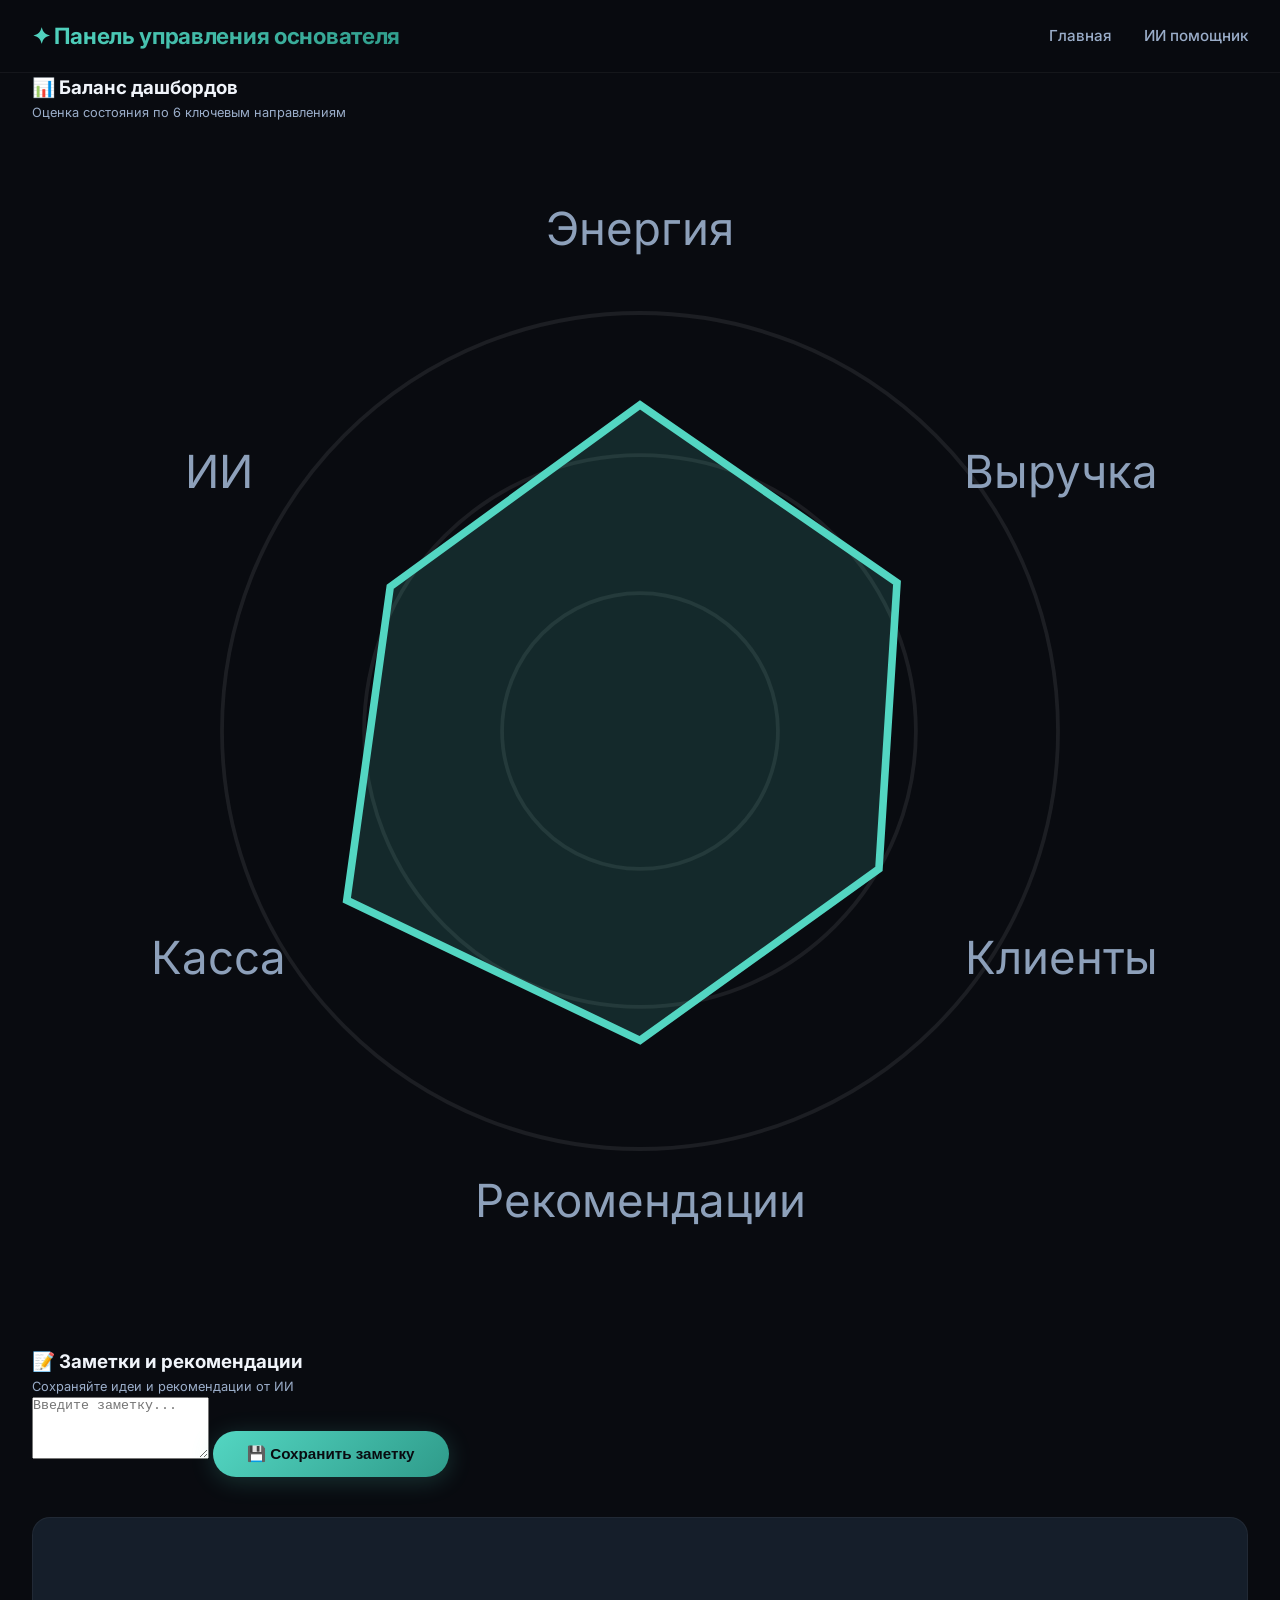
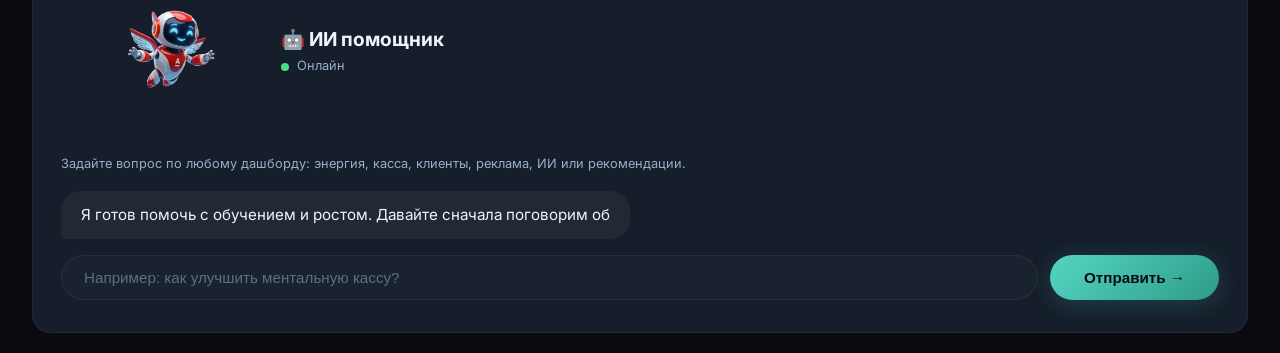
==== ai-assistant.html @ 17fc33b4 "Create ai-assistant.html" ====
<!DOCTYPE html>
<html lang="ru">
<head>
  <meta charset="UTF-8" />
  <meta name="viewport" content="width=device-width, initial-scale=1.0" />
  <title>ИИ помощник — Панель управления основателя</title>
  <link rel="stylesheet" href="styles.css" />
  <link href="https://fonts.googleapis.com/css2?family=Inter:opsz@14..32&display=swap" rel="stylesheet" />
</head>
<body>
  <header>
    <div class="container navbar">
      <div class="brand">✦ Панель управления основателя</div>
      <nav class="nav-links">
        <a href="index.html">Главная</a>
        <a href="ai-assistant.html" class="active">ИИ помощник</a>
      </nav>
      <button class="hamburger" aria-label="Меню">
        <span></span><span></span><span></span>
      </button>
    </div>
  </header>

  <main class="container ai-assistant-page">
    <div class="ai-layout">
      <!-- ===== ЛЕВАЯ КОЛОНКА: РАДАР + ЗАМЕТКИ ===== -->
      <div class="ai-left-panel">
        <!-- Радар -->
        <div class="ai-radar-card">
          <h3>📊 Баланс дашбордов</h3>
          <p class="small">Оценка состояния по 6 ключевым направлениям</p>
          <div class="radar-container" data-radar></div>
        </div>

        <!-- Заметки -->
        <div class="ai-notes-card">
          <h3>📝 Заметки и рекомендации</h3>
          <p class="small">Сохраняйте идеи и рекомендации от ИИ</p>
          <textarea data-note-area placeholder="Введите заметку..." rows="4"></textarea>
          <button class="btn" data-save-note>💾 Сохранить заметку</button>
        </div>
      </div>

      <!-- ===== ПРАВАЯ КОЛОНКА: РАСШИРЕННЫЙ ЧАТ ===== -->
      <div class="ai-right-panel">
        <div class="panel chat-card">
          <div class="chat-header">
            <div class="chat-header-left">
              <div class="chat-mascot">
                <div class="robot-animation-wrapper">
                  <img src="alfa_mascot_transparent.png" alt="Маскот" class="robot-image" />
                </div>
              </div>
              <div class="chat-header-info">
                <h3>🤖 ИИ помощник</h3>
                <span class="online-status"><span class="dot"></span> Онлайн</span>
              </div>
            </div>
          </div>
          <p class="small">Задайте вопрос по любому дашборду: энергия, касса, клиенты, реклама, ИИ или рекомендации.</p>
          <div class="messages" data-assistant-messages></div>
          <form class="chat-form" data-assistant-form>
            <div class="form-row">
              <input type="text" data-assistant-input placeholder="Например: как улучшить ментальную кассу?" />
              <button class="btn" type="submit">Отправить →</button>
            </div>
          </form>
        </div>
      </div>
    </div>
  </main>

  <script src="scripts.js"></script>
</body>
</html>
---- styles.css ----
/* ============================================================
   ROOT / ПЕРЕМЕННЫЕ
   ============================================================ */
:root {
  --bg-primary: #090b10;
  --bg-secondary: #0f141e;
  --bg-card: #151e2a;
  --bg-card-hover: #1c2838;
  --border-subtle: rgba(255, 255, 255, 0.05);
  --border-hover: rgba(83, 214, 194, 0.4);
  --text-primary: #f0f4fa;
  --text-secondary: #9aadc9;
  --text-muted: #5a6f8a;
  --accent: #53d6c2;
  --accent-glow: rgba(83, 214, 194, 0.12);
  --accent-gradient: linear-gradient(135deg, #53d6c2, #2f9b8a);
  --radius-lg: 28px;
  --radius-md: 18px;
  --radius-sm: 12px;
  --transition: 0.35s cubic-bezier(0.25, 0.46, 0.45, 0.94);
}

* {
  margin: 0;
  padding: 0;
  box-sizing: border-box;
}

html {
  scroll-behavior: smooth;
}

body {
  font-family: 'Inter', -apple-system, BlinkMacSystemFont, 'Segoe UI', Roboto, sans-serif;
  background: var(--bg-primary);
  color: var(--text-primary);
  line-height: 1.6;
  -webkit-font-smoothing: antialiased;
  overflow-x: hidden;
}

.container {
  max-width: 1280px;
  margin: 0 auto;
  padding: 0 32px;
}

/* ============================================================
   HAMBURGER
   ============================================================ */
.hamburger {
  display: none;
  flex-direction: column;
  gap: 5px;
  background: none;
  border: none;
  cursor: pointer;
  padding: 4px;
}

.hamburger span {
  display: block;
  width: 24px;
  height: 2px;
  background: var(--text-secondary);
  border-radius: 2px;
  transition: all var(--transition);
}

.hamburger.active span:nth-child(1) {
  transform: rotate(45deg) translate(5px, 5px);
}
.hamburger.active span:nth-child(2) {
  opacity: 0;
}
.hamburger.active span:nth-child(3) {
  transform: rotate(-45deg) translate(5px, -5px);
}

/* ============================================================
   HEADER
   ============================================================ */
header {
  padding: 18px 0;
  border-bottom: 1px solid var(--border-subtle);
  backdrop-filter: blur(16px);
  -webkit-backdrop-filter: blur(16px);
  background: rgba(9, 11, 16, 0.6);
  position: sticky;
  top: 0;
  z-index: 100;
  transition: all var(--transition);
}

header.scrolled {
  background: rgba(9, 11, 16, 0.92);
  padding: 12px 0;
}

.navbar {
  display: flex;
  justify-content: space-between;
  align-items: center;
  flex-wrap: wrap;
  gap: 16px;
}

.brand {
  font-size: 1.4rem;
  font-weight: 700;
  background: var(--accent-gradient);
  -webkit-background-clip: text;
  -webkit-text-fill-color: transparent;
  letter-spacing: -0.3px;
}

.nav-links {
  display: flex;
  gap: 32px;
  align-items: center;
}

.nav-links a {
  color: var(--text-secondary);
  text-decoration: none;
  font-size: 0.95rem;
  font-weight: 500;
  transition: color var(--transition);
  position: relative;
}

.nav-links a::after {
  content: '';
  position: absolute;
  bottom: -4px;
  left: 0;
  width: 0;
  height: 2px;
  background: var(--accent);
  transition: width var(--transition);
}

.nav-links a:hover {
  color: var(--text-primary);
}

.nav-links a:hover::after {
  width: 100%;
}

/* ============================================================
   HERO
   ============================================================ */
.hero {
  margin: 48px 0 56px;
  position: relative;
}

.hero-card {
  background: var(--bg-secondary);
  border: 1px solid var(--border-subtle);
  border-radius: var(--radius-lg);
  padding: 64px 56px;
  text-align: center;
  position: relative;
  overflow: hidden;
}

.hero-glow {
  position: absolute;
  top: -40%;
  left: -20%;
  width: 80%;
  height: 120%;
  background: radial-gradient(ellipse, rgba(83, 214, 194, 0.06), transparent 70%);
  animation: heroGlow 12s ease-in-out infinite alternate;
}

@keyframes heroGlow {
  0% {
    transform: translate(-5%, -5%) scale(1);
    opacity: 0.6;
  }
  100% {
    transform: translate(5%, 5%) scale(1.1);
    opacity: 1;
  }
}

.hero-card h1 {
  font-size: 3.2rem;
  font-weight: 700;
  letter-spacing: -0.02em;
  background: linear-gradient(135deg, #ffffff 25%, #9ab0d0);
  -webkit-background-clip: text;
  -webkit-text-fill-color: transparent;
  margin-bottom: 18px;
  position: relative;
}

.hero-card p {
  font-size: 1.2rem;
  color: var(--text-secondary);
  max-width: 720px;
  margin: 0 auto 34px;
  position: relative;
}

.hero-metrics {
  display: flex;
  justify-content: center;
  gap: 64px;
  flex-wrap: wrap;
  margin-bottom: 34px;
  position: relative;
}

.hero-stat {
  text-align: center;
}

.hero-stat strong {
  display: block;
  font-size: 2.6rem;
  font-weight: 700;
  color: var(--accent);
  transition: all var(--transition);
}

.hero-stat span {
  font-size: 0.9rem;
  color: var(--text-secondary);
}

.hero-actions {
  display: flex;
  gap: 18px;
  justify-content: center;
  flex-wrap: wrap;
  position: relative;
}

/* ============================================================
   BUTTONS
   ============================================================ */
.btn {
  display: inline-flex;
  align-items: center;
  gap: 10px;
  padding: 14px 34px;
  background: var(--accent-gradient);
  color: #090b10;
  font-weight: 600;
  font-size: 0.95rem;
  border-radius: 60px;
  text-decoration: none;
  border: none;
  cursor: pointer;
  transition: all var(--transition);
  box-shadow: 0 4px 24px rgba(83, 214, 194, 0.2);
  position: relative;
  overflow: hidden;
}

.btn::before {
  content: '';
  position: absolute;
  inset: 0;
  background: linear-gradient(135deg, rgba(255, 255, 255, 0.15), transparent);
  opacity: 0;
  transition: opacity var(--transition);
}

.btn:hover::before {
  opacity: 1;
}

.btn:hover {
  transform: translateY(-3px) scale(1.01);
  box-shadow: 0 8px 40px rgba(83, 214, 194, 0.35);
}

.btn.secondary {
  background: transparent;
  color: var(--text-secondary);
  border: 1px solid rgba(255, 255, 255, 0.08);
  box-shadow: none;
}

.btn.secondary::before {
  display: none;
}

.btn.secondary:hover {
  background: rgba(255, 255, 255, 0.04);
  color: var(--text-primary);
  border-color: rgba(255, 255, 255, 0.15);
  transform: translateY(-3px);
  box-shadow: 0 8px 30px rgba(0, 0, 0, 0.4);
}

/* ============================================================
   BADGE
   ============================================================ */
.badge {
  display: inline-block;
  background: var(--accent-glow);
  color: var(--accent);
  font-size: 0.65rem;
  font-weight: 600;
  padding: 4px 16px;
  border-radius: 40px;
  text-transform: uppercase;
  letter-spacing: 0.08em;
  margin-bottom: 10px;
  border: 1px solid rgba(83, 214, 194, 0.08);
}

/* ============================================================
   SECTION HEADING
   ============================================================ */
.section-heading {
  text-align: center;
  margin-bottom: 44px;
}

.section-heading h2 {
  font-size: 2.4rem;
  font-weight: 600;
  letter-spacing: -0.02em;
}

/* ============================================================
   FADE-ITEMS (анимация при скролле)
   ============================================================ */
.fade-item {
  opacity: 0;
  transform: translateY(30px);
  transition: all 0.7s cubic-bezier(0.25, 0.46, 0.45, 0.94);
}

.fade-item.visible {
  opacity: 1;
  transform: translateY(0);
}

.fade-item:nth-child(1) {
  transition-delay: 0.05s;
}
.fade-item:nth-child(2) {
  transition-delay: 0.12s;
}
.fade-item:nth-child(3) {
  transition-delay: 0.19s;
}
.fade-item:nth-child(4) {
  transition-delay: 0.26s;
}
.fade-item:nth-child(5) {
  transition-delay: 0.33s;
}
.fade-item:nth-child(6) {
  transition-delay: 0.40s;
}

/* ============================================================
   FEATURE BAND
   ============================================================ */
.feature-band {
  display: grid;
  grid-template-columns: repeat(auto-fit, minmax(260px, 1fr));
  gap: 24px;
  margin: 40px 0 56px;
}

.feature-card {
  background: var(--bg-card);
  padding: 30px 26px;
  border-radius: var(--radius-md);
  border: 1px solid var(--border-subtle);
  transition: all var(--transition);
  cursor: default;
}

.feature-card:hover {
  border-color: var(--border-hover);
  background: var(--bg-card-hover);
  transform: translateY(-6px);
  box-shadow: 0 12px 40px rgba(0, 0, 0, 0.3);
}

.feature-card h3 {
  font-size: 1.2rem;
  margin-bottom: 6px;
}

.feature-card p {
  color: var(--text-secondary);
  font-size: 0.95rem;
}

/* ============================================================
   STEPS
   ============================================================ */
.steps-grid {
  display: grid;
  grid-template-columns: repeat(auto-fit, minmax(220px, 1fr));
  gap: 24px;
  margin-bottom: 48px;
}

.step-card {
  background: var(--bg-card);
  padding: 30px 24px;
  border-radius: var(--radius-md);
  border: 1px solid var(--border-subtle);
  transition: all var(--transition);
  text-align: center;
  cursor: default;
}

.step-card:hover {
  border-color: var(--border-hover);
  transform: translateY(-6px);
  box-shadow: 0 12px 40px rgba(0, 0, 0, 0.3);
}

.step-number {
  font-size: 3rem;
  font-weight: 700;
  color: rgba(83, 214, 194, 0.08);
  display: block;
  margin-bottom: 4px;
  transition: color var(--transition);
}

.step-card:hover .step-number {
  color: rgba(83, 214, 194, 0.2);
}

.step-card h3 {
  font-size: 1.1rem;
  margin-bottom: 4px;
}

.step-card p {
  color: var(--text-secondary);
  font-size: 0.9rem;
}

/* ============================================================
   VALUE GRID
   ============================================================ */
.value-grid {
  display: grid;
  grid-template-columns: repeat(auto-fit, minmax(240px, 1fr));
  gap: 24px;
  margin: 32px 0 48px;
}

.value-card {
  background: var(--bg-card);
  padding: 30px 24px;
  border-radius: var(--radius-md);
  border: 1px solid var(--border-subtle);
  transition: all var(--transition);
  cursor: default;
}

.value-card:hover {
  border-color: var(--border-hover);
  background: var(--bg-card-hover);
  transform: translateY(-4px);
}

.value-card h3 {
  font-size: 1.1rem;
  margin-bottom: 4px;
}

.value-card p {
  color: var(--text-secondary);
  font-size: 0.9rem;
}

/* ============================================================
   FINAL CTA
   ============================================================ */
.final-cta {
  margin: 48px 0;
}

.final-cta-content {
  background: var(--bg-secondary);
  padding: 52px 44px;
  border-radius: var(--radius-lg);
  border: 1px solid var(--border-subtle);
  text-align: center;
  position: relative;
  overflow: hidden;
}

.final-cta-content::before {
  content: '';
  position: absolute;
  bottom: 0;
  right: 0;
  width: 50%;
  height: 100%;
  background: radial-gradient(ellipse at bottom right, rgba(83, 214, 194, 0.04), transparent 70%);
  pointer-events: none;
}

.final-cta-content h2 {
  font-size: 2.2rem;
  margin-bottom: 12px;
  position: relative;
}

.final-cta-content p {
  color: var(--text-secondary);
  max-width: 600px;
  margin: 0 auto 24px;
  font-size: 1.05rem;
  position: relative;
}

/* ============================================================
   DASHBOARDS — 3 КОЛОНКИ НА ДЕСКТОПЕ
   ============================================================ */
.section-title {
  font-size: 2.2rem;
  font-weight: 600;
  text-align: center;
  margin-bottom: 34px;
  letter-spacing: -0.02em;
}

.dashboard-grid {
  display: grid;
  grid-template-columns: repeat(3, 1fr);
  gap: 24px;
  margin-bottom: 48px;
}

.card {
  background: var(--bg-card);
  padding: 28px 24px;
  border-radius: var(--radius-md);
  border: 1px solid var(--border-subtle);
  transition: all var(--transition);
  display: flex;
  flex-direction: column;
  cursor: default;
  position: relative;
}

.card::before {
  content: '';
  position: absolute;
  inset: -1px;
  border-radius: var(--radius-md);
  background: var(--accent-gradient);
  opacity: 0;
  transition: opacity var(--transition);
  z-index: -1;
}

.card:hover::before {
  opacity: 0.08;
}

.card:hover {
  border-color: var(--border-hover);
  transform: translateY(-8px);
  background: var(--bg-card-hover);
  box-shadow: 0 16px 48px rgba(0, 0, 0, 0.35);
}

.card h3 {
  font-size: 1.25rem;
  margin-bottom: 4px;
}

.card p {
  color: var(--text-secondary);
  font-size: 0.9rem;
  margin-bottom: 12px;
  flex: 1;
}

.metrics {
  display: flex;
  gap: 8px;
  flex-wrap: wrap;
  margin-bottom: 14px;
}

.metrics span {
  background: rgba(255, 255, 255, 0.04);
  padding: 4px 14px;
  border-radius: 30px;
  font-size: 0.7rem;
  font-weight: 500;
  color: var(--text-secondary);
  letter-spacing: 0.02em;
  transition: all var(--transition);
}

.card:hover .metrics span {
  background: rgba(83, 214, 194, 0.08);
  color: var(--text-primary);
}

.actions {
  display: flex;
  justify-content: space-between;
  align-items: center;
  flex-wrap: wrap;
  gap: 8px;
  margin-top: 4px;
}

.link {
  color: var(--text-muted);
  font-size: 0.8rem;
  font-weight: 500;
  transition: color var(--transition);
  cursor: default;
}

.link:hover {
  color: var(--accent);
}

/* ============================================================
   CHAT С МАСКОТОМ (ОРИГИНАЛЬНЫЙ РАЗМЕР)
   ============================================================ */
.panel {
  background: var(--bg-card);
  padding: 32px 28px;
  border-radius: var(--radius-md);
  border: 1px solid var(--border-subtle);
  margin: 40px 0 20px;
  transition: all var(--transition);
}

.panel:hover {
  border-color: var(--border-hover);
}

.chat-header {
  display: flex;
  justify-content: flex-start;
  align-items: center;
  margin-bottom: 4px;
}

.chat-header-left {
  display: flex;
  align-items: center;
  gap: 20px;
  flex-wrap: wrap;
}

.chat-mascot {
  flex-shrink: 0;
}

.chat-header-info {
  display: flex;
  flex-direction: column;
  gap: 2px;
}

.chat-header-info h3 {
  font-size: 1.2rem;
  margin: 0;
}

.online-status {
  display: flex;
  align-items: center;
  gap: 8px;
  font-size: 0.8rem;
  color: var(--text-secondary);
}

.dot {
  display: inline-block;
  width: 8px;
  height: 8px;
  background: #4ade80;
  border-radius: 50%;
  animation: pulse-dot 2s ease-in-out infinite;
}

@keyframes pulse-dot {
  0%, 100% {
    opacity: 1;
    transform: scale(1);
  }
  50% {
    opacity: 0.4;
    transform: scale(0.8);
  }
}

/* ===== ЧАТ — РАЗМЕР КАК БЫЛ, ПРОКРУТКА РАБОТАЕТ ===== */
.chat-card .messages {
  max-height: 220px;
  overflow-y: auto;
  margin: 16px 0;
  display: flex;
  flex-direction: column;
  gap: 10px;
  padding-right: 4px;
  scroll-behavior: smooth;
  overscroll-behavior: contain;
}

.chat-card .messages::-webkit-scrollbar {
  width: 4px;
}

.chat-card .messages::-webkit-scrollbar-track {
  background: rgba(255, 255, 255, 0.03);
  border-radius: 4px;
}

.chat-card .messages::-webkit-scrollbar-thumb {
  background: rgba(83, 214, 194, 0.3);
  border-radius: 4px;
}

.message {
  background: rgba(255, 255, 255, 0.05);
  padding: 12px 20px;
  border-radius: 20px 20px 20px 4px;
  max-width: 82%;
  font-size: 0.95rem;
  align-self: flex-start;
  color: var(--text-primary);
  animation: messageIn 0.4s ease;
}

@keyframes messageIn {
  0% {
    opacity: 0;
    transform: translateY(10px) scale(0.97);
  }
  100% {
    opacity: 1;
    transform: translateY(0) scale(1);
  }
}

.message.user {
  background: var(--accent);
  color: #090b10;
  border-radius: 20px 20px 4px 20px;
  align-self: flex-end;
}

.chat-form .form-row {
  display: flex;
  gap: 12px;
}

.chat-form input {
  flex: 1;
  padding: 12px 22px;
  border-radius: 60px;
  border: 1px solid rgba(255, 255, 255, 0.06);
  background: rgba(255, 255, 255, 0.02);
  color: var(--text-primary);
  font-size: 0.95rem;
  transition: all var(--transition);
}

.chat-form input::placeholder {
  color: var(--text-muted);
}

.chat-form input:focus {
  outline: none;
  border-color: var(--accent);
  background: rgba(255, 255, 255, 0.05);
  box-shadow: 0 0 0 4px rgba(83, 214, 194, 0.06);
}

/* ============================================================
   МАСКОТ
   ============================================================ */
.robot-animation-wrapper {
  position: relative;
  display: flex;
  justify-content: center;
  align-items: center;
  width: 200px;
  height: 200px;
  overflow: hidden;
  transition: transform 0.3s ease;
  flex-shrink: 0;
}

.robot-image {
  width: 100%;
  height: auto;
  display: block;
  animation: swingWings 4s infinite ease-in-out;
  transform-origin: center center;
}

.robot-animation-wrapper:hover .robot-image {
  transform: scale(1.08);
  animation-duration: 2s;
}

@keyframes swingWings {
  0%, 100% {
    transform: scale(1) rotate(-1.5deg) skewY(-1.5deg);
  }
  50% {
    transform: scale(1.03) rotate(1.5deg) skewY(1.5deg);
  }
}

/* ============================================================
   MODAL
   ============================================================ */
.modal {
  display: none;
  position: fixed;
  inset: 0;
  background: rgba(0, 0, 0, 0.7);
  backdrop-filter: blur(16px);
  -webkit-backdrop-filter: blur(16px);
  align-items: center;
  justify-content: center;
  z-index: 999;
  animation: modalFade 0.3s ease;
}

@keyframes modalFade {
  0% {
    opacity: 0;
  }
  100% {
    opacity: 1;
  }
}

.modal.open {
  display: flex;
}

.modal-content {
  background: var(--bg-secondary);
  padding: 36px 32px;
  border-radius: var(--radius-lg);
  max-width: 640px;
  width: 92%;
  border: 1px solid var(--border-subtle);
  max-height: 90vh;
  overflow-y: auto;
  animation: modalSlide 0.4s cubic-bezier(0.25, 0.46, 0.45, 0.94);
}

@keyframes modalSlide {
  0% {
    opacity: 0;
    transform: translateY(20px) scale(0.97);
  }
  100% {
    opacity: 1;
    transform: translateY(0) scale(1);
  }
}

.modal-header {
  display: flex;
  justify-content: space-between;
  align-items: center;
  margin-bottom: 18px;
}

.modal-header h3 {
  font-size: 1.5rem;
}

.close-btn {
  background: none;
  border: none;
  color: var(--text-secondary);
  font-size: 2rem;
  cursor: pointer;
  transition: color var(--transition);
  line-height: 1;
  padding: 4px 8px;
}

.close-btn:hover {
  color: var(--text-primary);
  transform: rotate(90deg);
}

/* ============================================================
   VISUAL PANELS
   ============================================================ */
.visual-panel {
  background: rgba(255, 255, 255, 0.02);
  padding: 18px;
  border-radius: var(--radius-sm);
  margin: 12px 0 18px;
}

.visual-pill-row {
  display: flex;
  gap: 10px;
  flex-wrap: wrap;
  margin: 8px 0;
}

.visual-pill {
  padding: 6px 18px;
  border-radius: 40px;
  font-size: 0.8rem;
  font-weight: 600;
}

.visual-pill.good {
  background: rgba(83, 214, 194, 0.15);
  color: #53d6c2;
}
.visual-pill.warning {
  background: rgba(255, 193, 7, 0.15);
  color: #ffc107;
}
.visual-pill.danger {
  background: rgba(244, 67, 54, 0.15);
  color: #f44336;
}

.sparkline {
  display: flex;
  align-items: flex-end;
  gap: 6px;
  height: 64px;
  margin-top: 8px;
}

.sparkline span {
  display: block;
  flex: 1;
  background: var(--accent);
  border-radius: 4px 4px 0 0;
  opacity: 0.5;
  transition: height 0.5s ease;
}

.sparkline span:hover {
  opacity: 0.9;
}

.heat-grid {
  display: grid;
  grid-template-columns: repeat(7, 1fr);
  gap: 6px;
  margin: 8px 0;
}

.heat-cell {
  aspect-ratio: 1;
  border-radius: 6px;
  background: var(--accent);
  opacity: 0.08;
  transition: all 0.4s ease;
}

.heat-cell.active {
  opacity: 0.45;
}

.heat-cell:hover {
  opacity: 0.7 !important;
  transform: scale(1.05);
}

.small {
  font-size: 0.8rem;
  color: var(--text-secondary);
}

.channel-bars {
  margin: 8px 0;
}

.channel-row {
  display: flex;
  align-items: center;
  gap: 12px;
  margin: 6px 0;
}

.channel-row span {
  width: 90px;
  font-size: 0.85rem;
  color: var(--text-secondary);
}

.bar-track {
  flex: 1;
  height: 6px;
  background: rgba(255, 255, 255, 0.05);
  border-radius: 6px;
  overflow: hidden;
}

.bar-fill {
  height: 100%;
  border-radius: 6px;
  transition: width 1s ease;
}

.bar-fill.danger {
  background: #f44336;
}
.bar-fill.warning {
  background: #ffc107;
}
.bar-fill.good {
  background: #53d6c2;
}

.timeline-steps {
  display: flex;
  gap: 10px;
  flex-wrap: wrap;
  margin: 8px 0;
}

.timeline-step {
  background: rgba(255, 255, 255, 0.04);
  padding: 4px 16px;
  border-radius: 30px;
  font-size: 0.8rem;
  color: var(--text-muted);
  transition: all var(--transition);
}

.timeline-step.active {
  background: var(--accent-glow);
  color: var(--accent);
}

.forecast-bars {
  display: flex;
  justify-content: space-around;
  align-items: flex-end;
  height: 120px;
  padding: 8px 0;
  gap: 8px;
}

.forecast-bar {
  display: flex;
  flex-direction: column;
  align-items: center;
  gap: 6px;
  flex: 1;
}

.forecast-bar strong {
  display: block;
  width: 24px;
  background: var(--accent);
  border-radius: 4px 4px 0 0;
  opacity: 0.5;
  min-height: 8px;
  transition: height 0.8s ease;
}

.forecast-bar span {
  font-size: 0.7rem;
  color: var(--text-secondary);
}

.line-chart {
  position: relative;
  height: 80px;
  margin: 8px 0;
}

.line-point {
  position: absolute;
  width: 14px;
  height: 14px;
  background: var(--accent);
  border-radius: 50%;
  transform: translate(-50%, -50%);
  border: 2px solid var(--bg-primary);
  transition: all 0.4s ease;
  cursor: default;
}

.line-point:hover {
  transform: translate(-50%, -50%) scale(1.3);
  box-shadow: 0 0 20px rgba(83, 214, 194, 0.3);
}

.detail-card {
  background: rgba(255, 255, 255, 0.02);
  padding: 18px;
  border-radius: var(--radius-sm);
  margin: 12px 0;
  transition: all var(--transition);
}

.detail-card:hover {
  background: rgba(255, 255, 255, 0.04);
}

.detail-card h4 {
  font-size: 0.85rem;
  color: var(--text-secondary);
  margin-bottom: 4px;
}

.detail-card p {
  font-size: 0.95rem;
}

.detail-card .recommendations {
  color: var(--accent);
  font-weight: 500;
}

/* ============================================================
   SCROLLBAR
   ============================================================ */
::-webkit-scrollbar {
  width: 5px;
}
::-webkit-scrollbar-track {
  background: var(--bg-primary);
}
::-webkit-scrollbar-thumb {
  background: #1e2d3d;
  border-radius: 10px;
}
::-webkit-scrollbar-thumb:hover {
  background: #2e4055;
}

/* ============================================================
   ADAPTIVE — МОБИЛЬНЫЕ
   ============================================================ */
@media (max-width: 768px) {
  .container {
    padding: 0 16px;
  }

  .hamburger {
    display: flex;
  }

  .nav-links {
    display: none;
    flex-direction: column;
    width: 100%;
    gap: 12px;
    padding: 16px 0 8px;
  }

  .nav-links.open {
    display: flex;
  }

  .hero-card {
    padding: 32px 20px;
  }

  .hero-card h1 {
    font-size: 2rem;
  }

  .hero-card p {
    font-size: 1rem;
  }

  .hero-metrics {
    gap: 28px;
  }

  .hero-stat strong {
    font-size: 2rem;
  }

  .navbar {
    flex-wrap: wrap;
  }

  .section-heading h2 {
    font-size: 1.6rem;
  }

  .dashboard-grid {
    grid-template-columns: 1fr;
  }

  .feature-band {
    grid-template-columns: 1fr;
  }

  .steps-grid {
    grid-template-columns: 1fr;
  }

  .value-grid {
    grid-template-columns: 1fr;
  }

  .final-cta-content {
    padding: 32px 20px;
  }

  .final-cta-content h2 {
    font-size: 1.5rem;
  }

  .btn {
    padding: 12px 24px;
    font-size: 0.9rem;
  }

  .panel {
    padding: 24px 16px;
  }

  .modal-content {
    padding: 24px 16px;
  }

  .brand {
    font-size: 1.1rem;
  }

  .chat-header-left {
    gap: 14px;
    width: 100%;
    flex-wrap: nowrap;
    align-items: center;
  }

  .chat-header-info h3 {
    font-size: 0.95rem;
    line-height: 1.2;
  }

  .chat-mascot {
    flex-shrink: 0;
    order: 0;
  }

  .robot-animation-wrapper {
    width: 90px;
    height: 90px;
  }

  .robot-image {
    animation-duration: 3s;
  }

  .chat-card .messages {
    max-height: 180px;
    overscroll-behavior: contain;
  }

  .message {
    max-width: 90%;
    font-size: 0.85rem;
    padding: 10px 14px;
  }

  .chat-form .form-row {
    flex-direction: column;
    gap: 10px;
  }

  .chat-form input {
    width: 100%;
    padding: 14px 18px;
    font-size: 1rem;
  }

  .chat-form .btn {
    width: 100%;
    justify-content: center;
    padding: 14px 20px;
    font-size: 1rem;
    min-height: 52px;
    white-space: nowrap;
  }
}

/* ============================================================
   БОЛЬШИЕ ЭКРАНЫ
   ============================================================ */
@media (min-width: 1400px) {
  .container {
    max-width: 1440px;
    padding: 0 48px;
  }

  .hero-card h1 {
    font-size: 3.8rem;
  }

  .dashboard-grid {
    grid-template-columns: repeat(3, 1fr);
  }
}
/* ============================================================
   АКЦЕНТ НА СООБЩЕНИИ ПОЛЬЗОВАТЕЛЯ
   ============================================================ */
.message.user.highlight {
  background: #66e0cc;
  box-shadow: 0 0 30px rgba(83, 214, 194, 0.6);
  transform: scale(1.02);
  transition: all 0.3s cubic-bezier(0.25, 0.46, 0.45, 0.94);
}

.message.user {
  transition: all 0.3s cubic-bezier(0.25, 0.46, 0.45, 0.94);
}
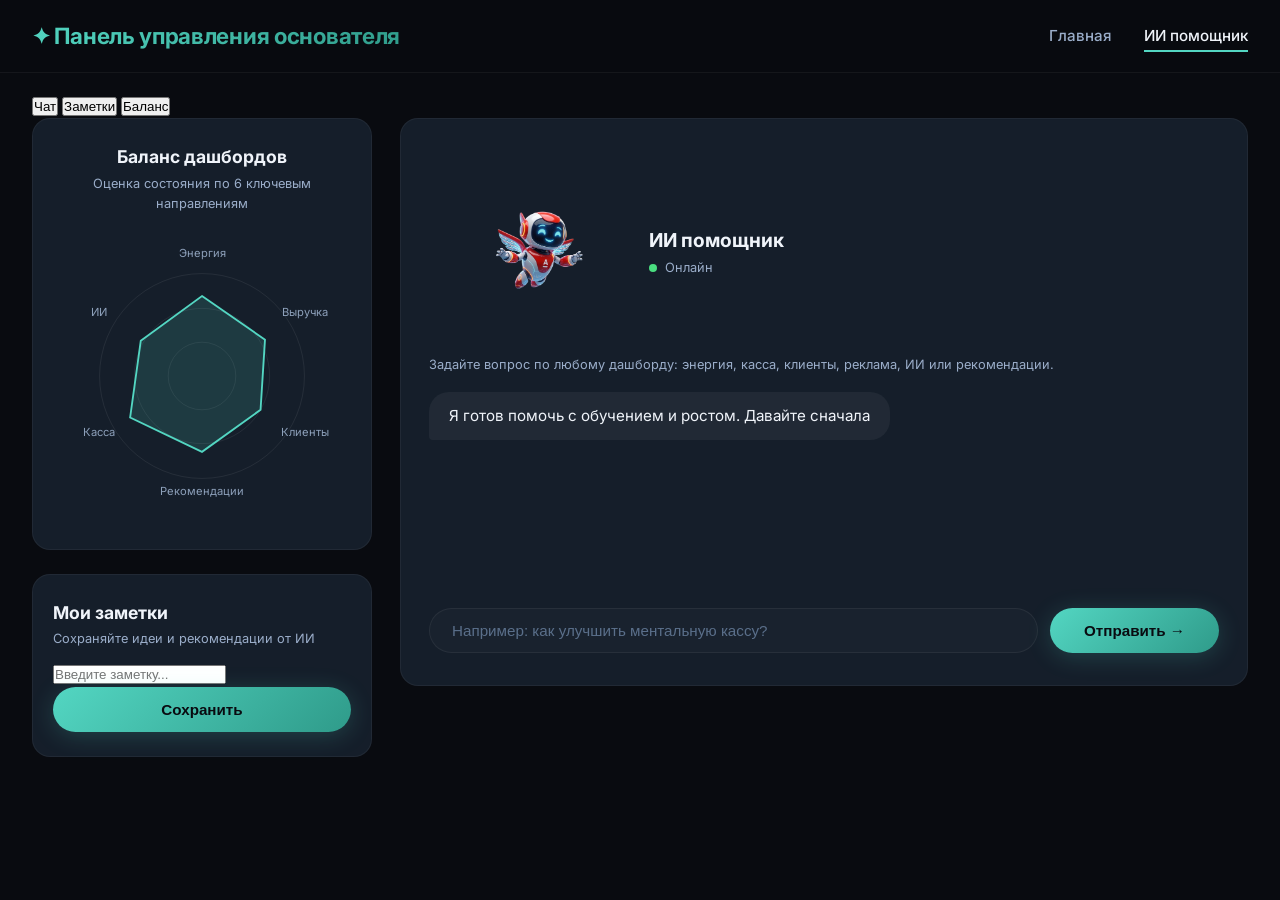
==== commit af759f4d: "Update ai-assistant.html" ====
--- a/ai-assistant.html
+++ b/ai-assistant.html
@@ -22,27 +22,41 @@
   </header>
 
   <main class="container ai-assistant-page">
+    <!-- ===== МОБИЛЬНЫЕ КНОПКИ-ВКЛАДКИ ===== -->
+    <div class="ai-mobile-tabs">
+      <button class="ai-tab-btn active" data-tab="chat">Чат</button>
+      <button class="ai-tab-btn" data-tab="notes">Заметки</button>
+      <button class="ai-tab-btn" data-tab="radar">Баланс</button>
+    </div>
+
     <div class="ai-layout">
       <!-- ===== ЛЕВАЯ КОЛОНКА: РАДАР + ЗАМЕТКИ ===== -->
       <div class="ai-left-panel">
         <!-- Радар -->
-        <div class="ai-radar-card">
-          <h3>📊 Баланс дашбордов</h3>
+        <div class="ai-radar-card ai-tab-content" data-tab-content="radar">
+          <h3>Баланс дашбордов</h3>
           <p class="small">Оценка состояния по 6 ключевым направлениям</p>
           <div class="radar-container" data-radar></div>
         </div>
 
         <!-- Заметки -->
-        <div class="ai-notes-card">
-          <h3>📝 Заметки и рекомендации</h3>
+        <div class="ai-notes-card ai-tab-content" data-tab-content="notes">
+          <h3>Мои заметки</h3>
           <p class="small">Сохраняйте идеи и рекомендации от ИИ</p>
-          <textarea data-note-area placeholder="Введите заметку..." rows="4"></textarea>
-          <button class="btn" data-save-note>💾 Сохранить заметку</button>
+          
+          <!-- Форма добавления заметки -->
+          <div class="notes-input-row">
+            <input type="text" id="noteInput" placeholder="Введите заметку..." />
+            <button class="btn" id="addNoteBtn">Сохранить</button>
+          </div>
+          
+          <!-- Список заметок -->
+          <div class="notes-list" id="notesList"></div>
         </div>
       </div>
 
       <!-- ===== ПРАВАЯ КОЛОНКА: РАСШИРЕННЫЙ ЧАТ ===== -->
-      <div class="ai-right-panel">
+      <div class="ai-right-panel ai-tab-content" data-tab-content="chat">
         <div class="panel chat-card">
           <div class="chat-header">
             <div class="chat-header-left">
@@ -52,7 +66,7 @@
                 </div>
               </div>
               <div class="chat-header-info">
-                <h3>🤖 ИИ помощник</h3>
+                <h3>ИИ помощник</h3>
                 <span class="online-status"><span class="dot"></span> Онлайн</span>
               </div>
             </div>
--- a/styles.css
+++ b/styles.css
@@ -1334,3 +1334,164 @@
 .message.user {
   transition: all 0.3s cubic-bezier(0.25, 0.46, 0.45, 0.94);
 }
+/* ============================================================
+   AI ASSISTANT PAGE — СПЕЦИАЛЬНАЯ СТРАНИЦА
+   ============================================================ */
+.ai-assistant-page {
+  padding-top: 20px;
+  padding-bottom: 40px;
+}
+
+.ai-layout {
+  display: grid;
+  grid-template-columns: 340px 1fr;
+  gap: 28px;
+  align-items: start;
+}
+
+/* ===== ЛЕВАЯ ПАНЕЛЬ ===== */
+.ai-left-panel {
+  display: flex;
+  flex-direction: column;
+  gap: 24px;
+}
+
+.ai-radar-card {
+  background: var(--bg-card);
+  padding: 24px 20px;
+  border-radius: var(--radius-md);
+  border: 1px solid var(--border-subtle);
+  text-align: center;
+}
+
+.ai-radar-card h3 {
+  font-size: 1.1rem;
+  margin-bottom: 2px;
+}
+
+.ai-radar-card .small {
+  color: var(--text-secondary);
+  font-size: 0.8rem;
+  margin-bottom: 12px;
+}
+
+.radar-container {
+  display: flex;
+  justify-content: center;
+  align-items: center;
+  width: 100%;
+}
+
+.radar-container svg {
+  max-width: 100%;
+  height: auto;
+}
+
+.ai-notes-card {
+  background: var(--bg-card);
+  padding: 24px 20px;
+  border-radius: var(--radius-md);
+  border: 1px solid var(--border-subtle);
+}
+
+.ai-notes-card h3 {
+  font-size: 1.1rem;
+  margin-bottom: 2px;
+}
+
+.ai-notes-card .small {
+  color: var(--text-secondary);
+  font-size: 0.8rem;
+  margin-bottom: 12px;
+}
+
+.ai-notes-card textarea {
+  width: 100%;
+  padding: 12px 16px;
+  border-radius: var(--radius-sm);
+  border: 1px solid var(--border-subtle);
+  background: rgba(255, 255, 255, 0.02);
+  color: var(--text-primary);
+  font-family: inherit;
+  font-size: 0.95rem;
+  resize: vertical;
+  transition: border-color var(--transition);
+  margin-bottom: 12px;
+}
+
+.ai-notes-card textarea:focus {
+  outline: none;
+  border-color: var(--accent);
+}
+
+.ai-notes-card .btn {
+  width: 100%;
+  justify-content: center;
+}
+
+/* ===== ПРАВАЯ ПАНЕЛЬ ===== */
+.ai-right-panel {
+  min-height: 500px;
+}
+
+.ai-right-panel .panel {
+  margin: 0;
+  height: 100%;
+  display: flex;
+  flex-direction: column;
+}
+
+.ai-right-panel .chat-card .messages {
+  max-height: 350px;
+  flex: 1;
+}
+
+.ai-right-panel .chat-card .messages {
+  max-height: 320px;
+  min-height: 200px;
+}
+
+/* ===== АДАПТИВ ===== */
+@media (max-width: 992px) {
+  .ai-layout {
+    grid-template-columns: 1fr;
+    gap: 20px;
+  }
+
+  .ai-left-panel {
+    display: grid;
+    grid-template-columns: 1fr 1fr;
+    gap: 20px;
+  }
+
+  .ai-right-panel .chat-card .messages {
+    max-height: 250px;
+  }
+}
+
+@media (max-width: 600px) {
+  .ai-left-panel {
+    grid-template-columns: 1fr;
+  }
+
+  .ai-right-panel .chat-card .messages {
+    max-height: 200px;
+  }
+
+  .ai-radar-card {
+    padding: 16px;
+  }
+
+  .ai-notes-card {
+    padding: 16px;
+  }
+}
+
+/* ===== АКТИВНАЯ ССЫЛКА В ШАПКЕ ===== */
+.nav-links a.active {
+  color: var(--text-primary);
+}
+
+.nav-links a.active::after {
+  width: 100%;
+}
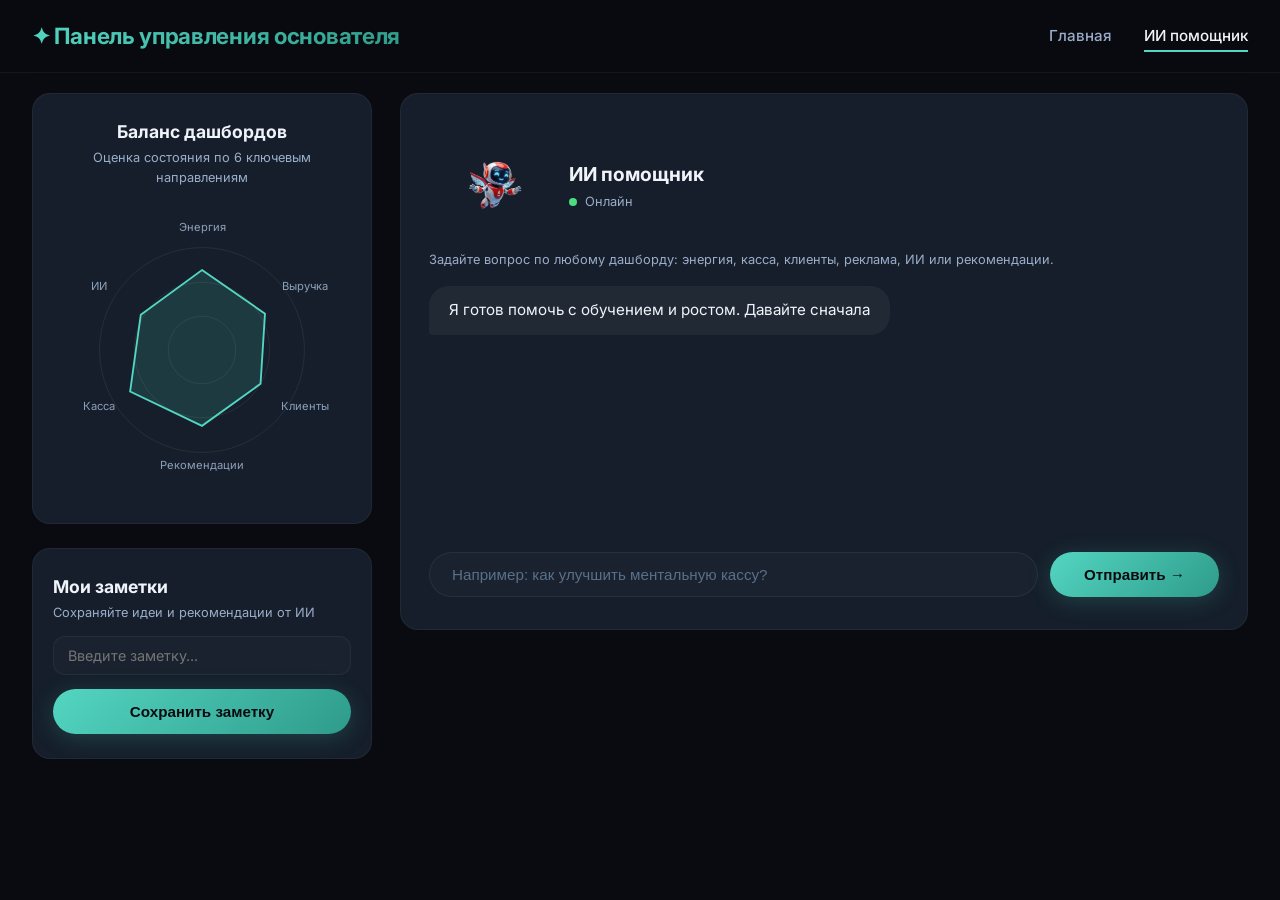
==== commit 9d154cb8: "Update ai-assistant.html" ====
--- a/ai-assistant.html
+++ b/ai-assistant.html
@@ -22,7 +22,7 @@
   </header>
 
   <main class="container ai-assistant-page">
-    <!-- ===== МОБИЛЬНЫЕ КНОПКИ-ВКЛАДКИ ===== -->
+    <!-- ===== МОБИЛЬНЫЕ КНОПКИ-ВКЛАДКИ (ВСЕГДА НАВЕРХУ) ===== -->
     <div class="ai-mobile-tabs">
       <button class="ai-tab-btn active" data-tab="chat">Чат</button>
       <button class="ai-tab-btn" data-tab="notes">Заметки</button>
@@ -44,10 +44,12 @@
           <h3>Мои заметки</h3>
           <p class="small">Сохраняйте идеи и рекомендации от ИИ</p>
           
-          <!-- Форма добавления заметки -->
+          <!-- Поле ввода + кнопка -->
           <div class="notes-input-row">
             <input type="text" id="noteInput" placeholder="Введите заметку..." />
-            <button class="btn" id="addNoteBtn">Сохранить</button>
+          </div>
+          <div class="notes-btn-row">
+            <button class="btn" id="addNoteBtn">Сохранить заметку</button>
           </div>
           
           <!-- Список заметок -->
--- a/styles.css
+++ b/styles.css
@@ -1468,7 +1468,370 @@
     max-height: 250px;
   }
 }
-
+/* ============================================================
+   AI ASSISTANT PAGE — СПЕЦИАЛЬНАЯ СТРАНИЦА
+   ============================================================ */
+.ai-assistant-page {
+  padding-top: 20px;
+  padding-bottom: 40px;
+}
+
+/* ===== МОБИЛЬНЫЕ ВКЛАДКИ ===== */
+.ai-mobile-tabs {
+  display: none;
+  gap: 8px;
+  margin-bottom: 20px;
+}
+
+.ai-tab-btn {
+  flex: 1;
+  padding: 10px 16px;
+  background: var(--bg-card);
+  border: 1px solid var(--border-subtle);
+  border-radius: var(--radius-sm);
+  color: var(--text-secondary);
+  font-size: 0.9rem;
+  font-weight: 500;
+  cursor: pointer;
+  transition: all var(--transition);
+  text-align: center;
+}
+
+.ai-tab-btn:hover {
+  border-color: var(--border-hover);
+  color: var(--text-primary);
+}
+
+.ai-tab-btn.active {
+  background: var(--accent-glow);
+  border-color: var(--accent);
+  color: var(--accent);
+}
+
+.ai-layout {
+  display: grid;
+  grid-template-columns: 340px 1fr;
+  gap: 28px;
+  align-items: start;
+}
+
+/* ===== ЛЕВАЯ ПАНЕЛЬ ===== */
+.ai-left-panel {
+  display: flex;
+  flex-direction: column;
+  gap: 24px;
+}
+
+.ai-radar-card {
+  background: var(--bg-card);
+  padding: 24px 20px;
+  border-radius: var(--radius-md);
+  border: 1px solid var(--border-subtle);
+  text-align: center;
+}
+
+.ai-radar-card h3 {
+  font-size: 1.1rem;
+  margin-bottom: 2px;
+}
+
+.ai-radar-card .small {
+  color: var(--text-secondary);
+  font-size: 0.8rem;
+  margin-bottom: 12px;
+}
+
+.radar-container {
+  display: flex;
+  justify-content: center;
+  align-items: center;
+  width: 100%;
+}
+
+.radar-container svg {
+  max-width: 100%;
+  height: auto;
+}
+
+/* ===== ЗАМЕТКИ (БЕЗ ИКОНОК) ===== */
+.ai-notes-card {
+  background: var(--bg-card);
+  padding: 24px 20px;
+  border-radius: var(--radius-md);
+  border: 1px solid var(--border-subtle);
+}
+
+.ai-notes-card h3 {
+  font-size: 1.1rem;
+  margin-bottom: 2px;
+}
+
+.ai-notes-card .small {
+  color: var(--text-secondary);
+  font-size: 0.8rem;
+  margin-bottom: 12px;
+}
+
+.notes-input-row {
+  display: flex;
+  gap: 10px;
+  margin-bottom: 14px;
+}
+
+.notes-input-row input {
+  flex: 1;
+  padding: 10px 14px;
+  border-radius: var(--radius-sm);
+  border: 1px solid var(--border-subtle);
+  background: rgba(255, 255, 255, 0.02);
+  color: var(--text-primary);
+  font-family: inherit;
+  font-size: 0.9rem;
+  transition: border-color var(--transition);
+}
+
+.notes-input-row input:focus {
+  outline: none;
+  border-color: var(--accent);
+}
+
+.notes-input-row .btn {
+  padding: 10px 20px;
+  font-size: 0.9rem;
+  white-space: nowrap;
+}
+
+.notes-list {
+  display: flex;
+  flex-direction: column;
+  gap: 8px;
+  max-height: 200px;
+  overflow-y: auto;
+}
+
+.note-item {
+  display: flex;
+  justify-content: space-between;
+  align-items: center;
+  padding: 10px 14px;
+  background: rgba(255, 255, 255, 0.03);
+  border-radius: var(--radius-sm);
+  border: 1px solid var(--border-subtle);
+  transition: all var(--transition);
+  gap: 10px;
+}
+
+.note-item:hover {
+  border-color: var(--border-hover);
+  background: rgba(255, 255, 255, 0.05);
+}
+
+.note-item .note-text {
+  flex: 1;
+  font-size: 0.9rem;
+  color: var(--text-primary);
+  word-break: break-word;
+}
+
+.note-item .note-actions {
+  display: flex;
+  gap: 6px;
+  flex-shrink: 0;
+}
+
+.note-item .note-actions button {
+  background: none;
+  border: none;
+  color: var(--text-muted);
+  cursor: pointer;
+  padding: 4px 8px;
+  border-radius: 4px;
+  transition: all var(--transition);
+  font-size: 0.8rem;
+  font-weight: 500;
+}
+
+.note-item .note-actions .edit-btn:hover {
+  color: var(--accent);
+  background: var(--accent-glow);
+}
+
+.note-item .note-actions .delete-btn:hover {
+  color: #f44336;
+  background: rgba(244, 67, 54, 0.15);
+}
+
+.note-item .note-actions .save-edit-btn {
+  color: var(--accent);
+  background: var(--accent-glow);
+}
+
+.note-item .note-actions .save-edit-btn:hover {
+  background: var(--accent);
+  color: #090b10;
+}
+
+.note-item .edit-input {
+  display: none;
+  flex: 1;
+  padding: 6px 10px;
+  border-radius: var(--radius-sm);
+  border: 1px solid var(--accent);
+  background: rgba(255, 255, 255, 0.05);
+  color: var(--text-primary);
+  font-family: inherit;
+  font-size: 0.9rem;
+}
+
+.note-item.editing .note-text {
+  display: none;
+}
+
+.note-item.editing .edit-input {
+  display: block;
+}
+
+.note-item .save-edit-btn {
+  display: none;
+}
+
+.note-item.editing .save-edit-btn {
+  display: block;
+}
+
+.notes-list::-webkit-scrollbar {
+  width: 3px;
+}
+
+.notes-list::-webkit-scrollbar-track {
+  background: rgba(255, 255, 255, 0.03);
+  border-radius: 4px;
+}
+
+.notes-list::-webkit-scrollbar-thumb {
+  background: rgba(83, 214, 194, 0.3);
+  border-radius: 4px;
+}
+
+/* ===== ПРАВАЯ ПАНЕЛЬ ===== */
+.ai-right-panel {
+  min-height: 500px;
+}
+
+.ai-right-panel .panel {
+  margin: 0;
+  height: 100%;
+  display: flex;
+  flex-direction: column;
+}
+
+.ai-right-panel .chat-card .messages {
+  max-height: 400px;
+  min-height: 250px;
+}
+
+/* ===== УВЕЛИЧЕННЫЙ МАСКОТ ===== */
+.ai-right-panel .robot-animation-wrapper {
+  width: 120px;
+  height: 120px;
+}
+
+/* ===== АДАПТИВ ===== */
+@media (max-width: 992px) {
+  .ai-mobile-tabs {
+    display: flex;
+  }
+
+  .ai-layout {
+    grid-template-columns: 1fr;
+    gap: 20px;
+  }
+
+  .ai-left-panel {
+    display: contents;
+  }
+
+  .ai-tab-content {
+    display: none;
+  }
+
+  .ai-tab-content.active {
+    display: block;
+  }
+
+  .ai-radar-card {
+    padding: 20px 16px;
+  }
+
+  .ai-notes-card {
+    padding: 20px 16px;
+  }
+
+  .ai-right-panel .chat-card .messages {
+    max-height: 300px;
+    min-height: 180px;
+  }
+
+  .ai-right-panel .robot-animation-wrapper {
+    width: 80px;
+    height: 80px;
+  }
+
+  .notes-list {
+    max-height: 150px;
+  }
+}
+
+@media (max-width: 600px) {
+  .ai-right-panel .chat-card .messages {
+    max-height: 250px;
+    min-height: 140px;
+  }
+
+  .ai-right-panel .robot-animation-wrapper {
+    width: 60px;
+    height: 60px;
+  }
+
+  .notes-input-row {
+    flex-direction: column;
+  }
+
+  .notes-input-row .btn {
+    width: 100%;
+    justify-content: center;
+  }
+
+  .ai-radar-card {
+    padding: 16px 12px;
+  }
+
+  .ai-notes-card {
+    padding: 16px 12px;
+  }
+
+  .note-item {
+    flex-wrap: wrap;
+  }
+
+  .note-item .note-text {
+    width: 100%;
+  }
+
+  .note-item .note-actions {
+    width: 100%;
+    justify-content: flex-end;
+  }
+}
+
+/* ===== АКТИВНАЯ ССЫЛКА В ШАПКЕ ===== */
+.nav-links a.active {
+  color: var(--text-primary);
+}
+
+.nav-links a.active::after {
+  width: 100%;
+}
 @media (max-width: 600px) {
   .ai-left-panel {
     grid-template-columns: 1fr;
